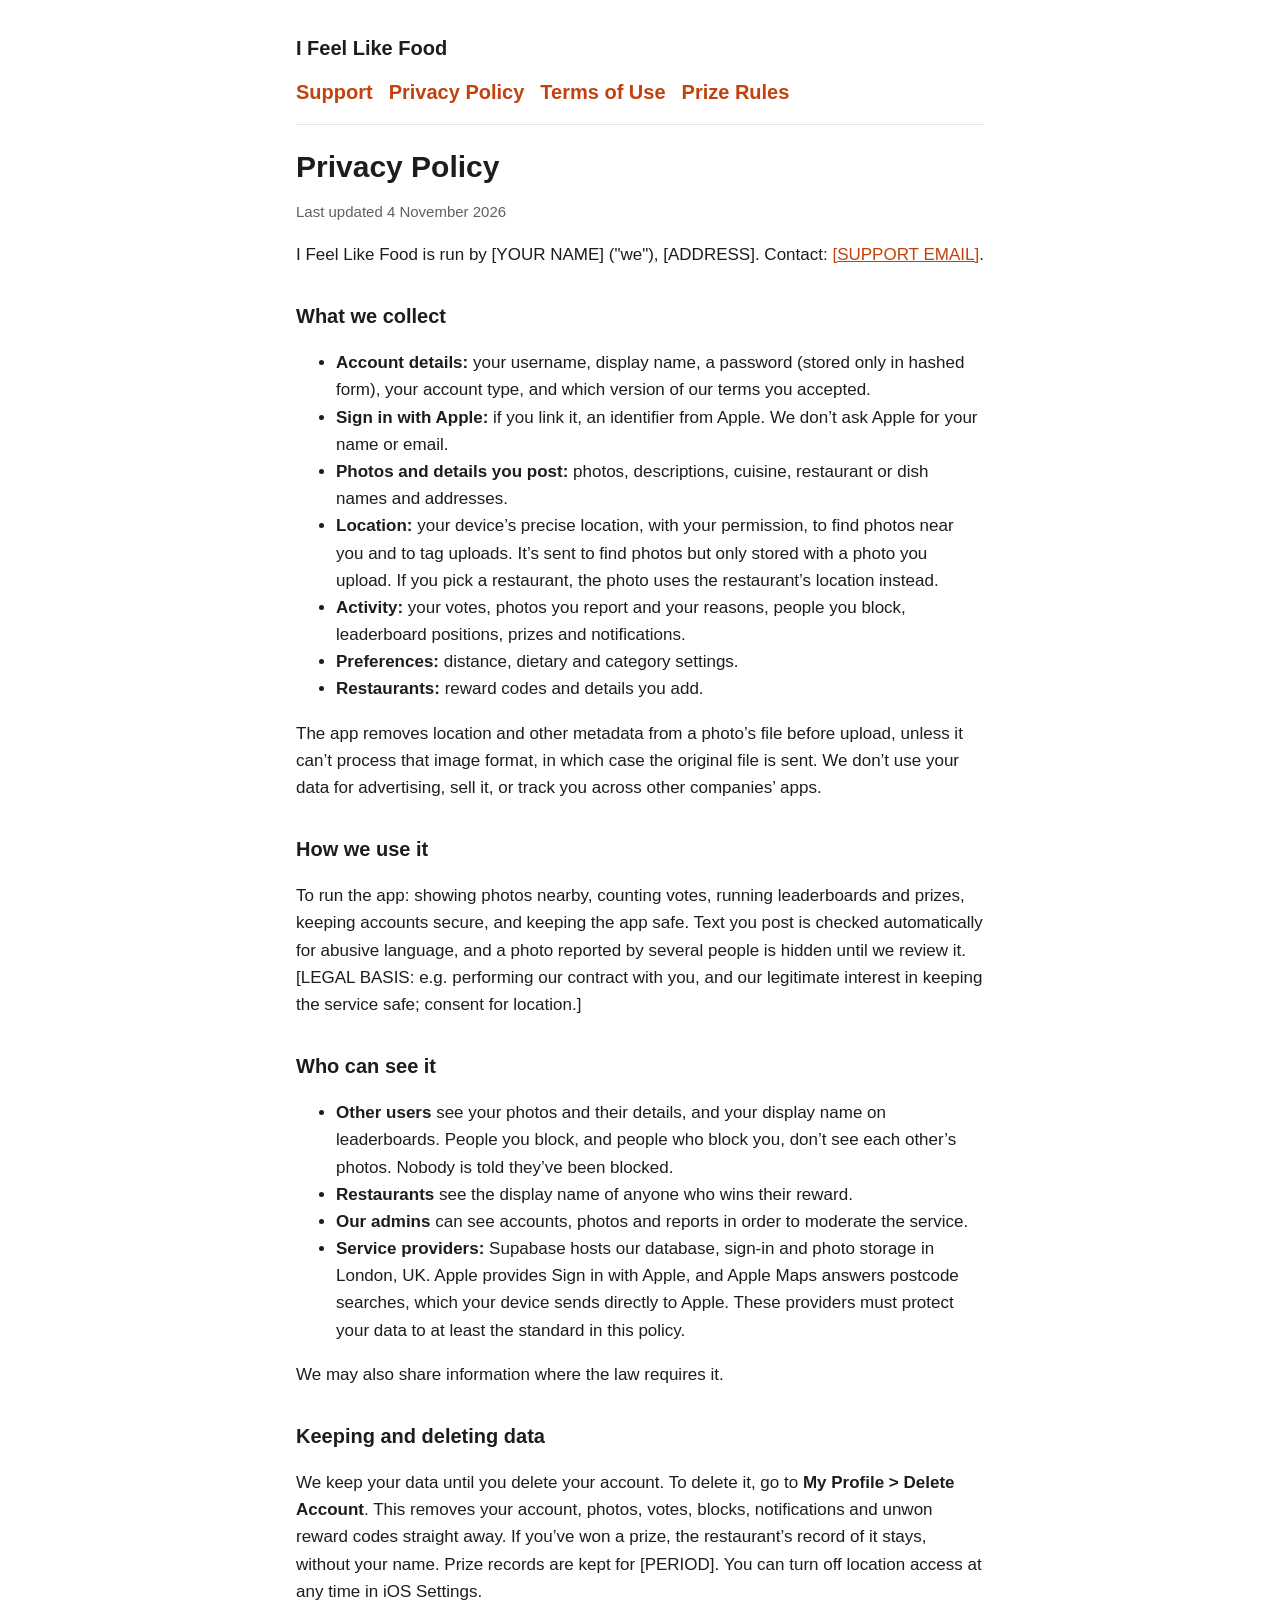
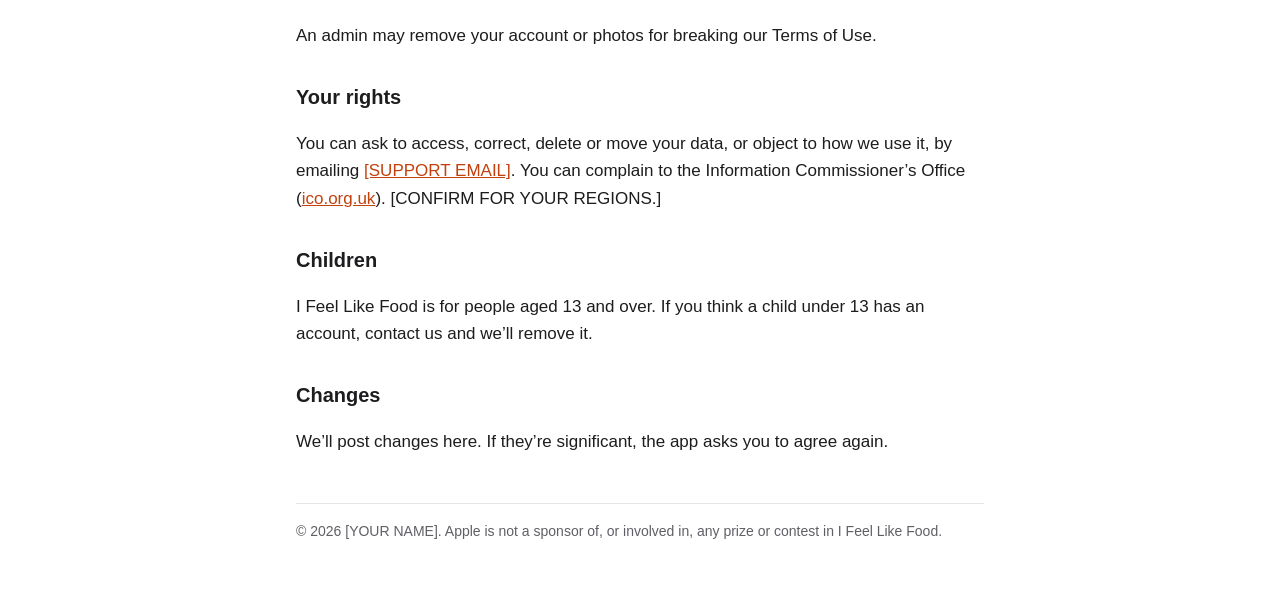
==== privacy.html @ 6833f50b "Public pages for I Feel Like Food: support, privacy, terms, prize rules Drafts with [PLACEHOLDER]s s" ====
<!doctype html>
<html lang="en-GB">
<head>
<meta charset="utf-8">
<meta name="viewport" content="width=device-width, initial-scale=1">
<title>Privacy Policy · I Feel Like Food</title>
<link rel="stylesheet" href="style.css">
</head>
<body>
<main>
<header>
<a href="./">I Feel Like Food</a>
<nav><a href="./">Support</a><a href="privacy.html">Privacy Policy</a><a href="terms.html">Terms of Use</a><a href="rules.html">Prize Rules</a></nav>
</header>
<h1>Privacy Policy</h1>
<p class="updated">Last updated 4 November 2026</p>
<p>I Feel Like Food is run by [YOUR NAME] ("we"), [ADDRESS]. Contact: <a href="mailto:[SUPPORT EMAIL]">[SUPPORT EMAIL]</a>.</p>
<h2>What we collect</h2>
<ul>
<li><strong>Account details:</strong> your username, display name, a password (stored only in hashed form), your account type, and which version of our terms you accepted.</li>
<li><strong>Sign in with Apple:</strong> if you link it, an identifier from Apple. We don&rsquo;t ask Apple for your name or email.</li>
<li><strong>Photos and details you post:</strong> photos, descriptions, cuisine, restaurant or dish names and addresses.</li>
<li><strong>Location:</strong> your device&rsquo;s precise location, with your permission, to find photos near you and to tag uploads. It&rsquo;s sent to find photos but only stored with a photo you upload. If you pick a restaurant, the photo uses the restaurant&rsquo;s location instead.</li>
<li><strong>Activity:</strong> your votes, photos you report and your reasons, people you block, leaderboard positions, prizes and notifications.</li>
<li><strong>Preferences:</strong> distance, dietary and category settings.</li>
<li><strong>Restaurants:</strong> reward codes and details you add.</li>
</ul>
<p>The app removes location and other metadata from a photo&rsquo;s file before upload, unless it can&rsquo;t process that image format, in which case the original file is sent. We don&rsquo;t use your data for advertising, sell it, or track you across other companies&rsquo; apps.</p>
<h2>How we use it</h2>
<p>To run the app: showing photos nearby, counting votes, running leaderboards and prizes, keeping accounts secure, and keeping the app safe. Text you post is checked automatically for abusive language, and a photo reported by several people is hidden until we review it. [LEGAL BASIS: e.g. performing our contract with you, and our legitimate interest in keeping the service safe; consent for location.]</p>
<h2>Who can see it</h2>
<ul>
<li><strong>Other users</strong> see your photos and their details, and your display name on leaderboards. People you block, and people who block you, don&rsquo;t see each other&rsquo;s photos. Nobody is told they&rsquo;ve been blocked.</li>
<li><strong>Restaurants</strong> see the display name of anyone who wins their reward.</li>
<li><strong>Our admins</strong> can see accounts, photos and reports in order to moderate the service.</li>
<li><strong>Service providers:</strong> Supabase hosts our database, sign-in and photo storage in London, UK. Apple provides Sign in with Apple, and Apple Maps answers postcode searches, which your device sends directly to Apple. These providers must protect your data to at least the standard in this policy.</li>
</ul>
<p>We may also share information where the law requires it.</p>
<h2>Keeping and deleting data</h2>
<p>We keep your data until you delete your account. To delete it, go to <strong>My Profile &gt; Delete Account</strong>. This removes your account, photos, votes, blocks, notifications and unwon reward codes straight away. If you&rsquo;ve won a prize, the restaurant&rsquo;s record of it stays, without your name. Prize records are kept for [PERIOD]. You can turn off location access at any time in iOS Settings.</p>
<p>An admin may remove your account or photos for breaking our Terms of Use.</p>
<h2>Your rights</h2>
<p>You can ask to access, correct, delete or move your data, or object to how we use it, by emailing <a href="mailto:[SUPPORT EMAIL]">[SUPPORT EMAIL]</a>. You can complain to the Information Commissioner&rsquo;s Office (<a href="https://ico.org.uk">ico.org.uk</a>). [CONFIRM FOR YOUR REGIONS.]</p>
<h2>Children</h2>
<p>I Feel Like Food is for people aged 13 and over. If you think a child under 13 has an account, contact us and we&rsquo;ll remove it.</p>
<h2>Changes</h2>
<p>We&rsquo;ll post changes here. If they&rsquo;re significant, the app asks you to agree again.</p>
<footer>© 2026 [YOUR NAME]. Apple is not a sponsor of, or involved in, any prize or contest in I Feel Like Food.</footer>
</main>
</body>
</html>
---- style.css ----
:root { --text: #1d1d1f; --muted: #5f5f66; --accent: #c2410c; --bg: #ffffff; --panel: #fff4ec; --line: #e7e5e4; }
@media (prefers-color-scheme: dark) {
  :root { --text: #f5f5f7; --muted: #a1a1aa; --accent: #fb923c; --bg: #111113; --panel: #26201c; --line: #2e2e33; }
}
* { box-sizing: border-box; }
body { margin: 0; background: var(--bg); color: var(--text); font: 17px/1.6 -apple-system, BlinkMacSystemFont, "Segoe UI", Roboto, sans-serif; }
main { max-width: 720px; margin: 0 auto; padding: 32px 16px 64px; }
header { border-bottom: 1px solid var(--line); margin-bottom: 24px; }
header a { color: var(--text); text-decoration: none; font-weight: 700; font-size: 20px; }
nav { display: flex; flex-wrap: wrap; gap: 16px; padding: 12px 0 16px; font-size: 15px; }
nav a, a { color: var(--accent); }
h1 { font-size: 30px; line-height: 1.2; margin: 8px 0; }
h2 { font-size: 20px; margin-top: 32px; }
.updated { color: var(--muted); font-size: 15px; }
.notice { background: var(--panel); border-radius: 12px; padding: 14px 16px; font-weight: 600; }
footer { margin-top: 48px; padding-top: 16px; border-top: 1px solid var(--line); color: var(--muted); font-size: 14px; }
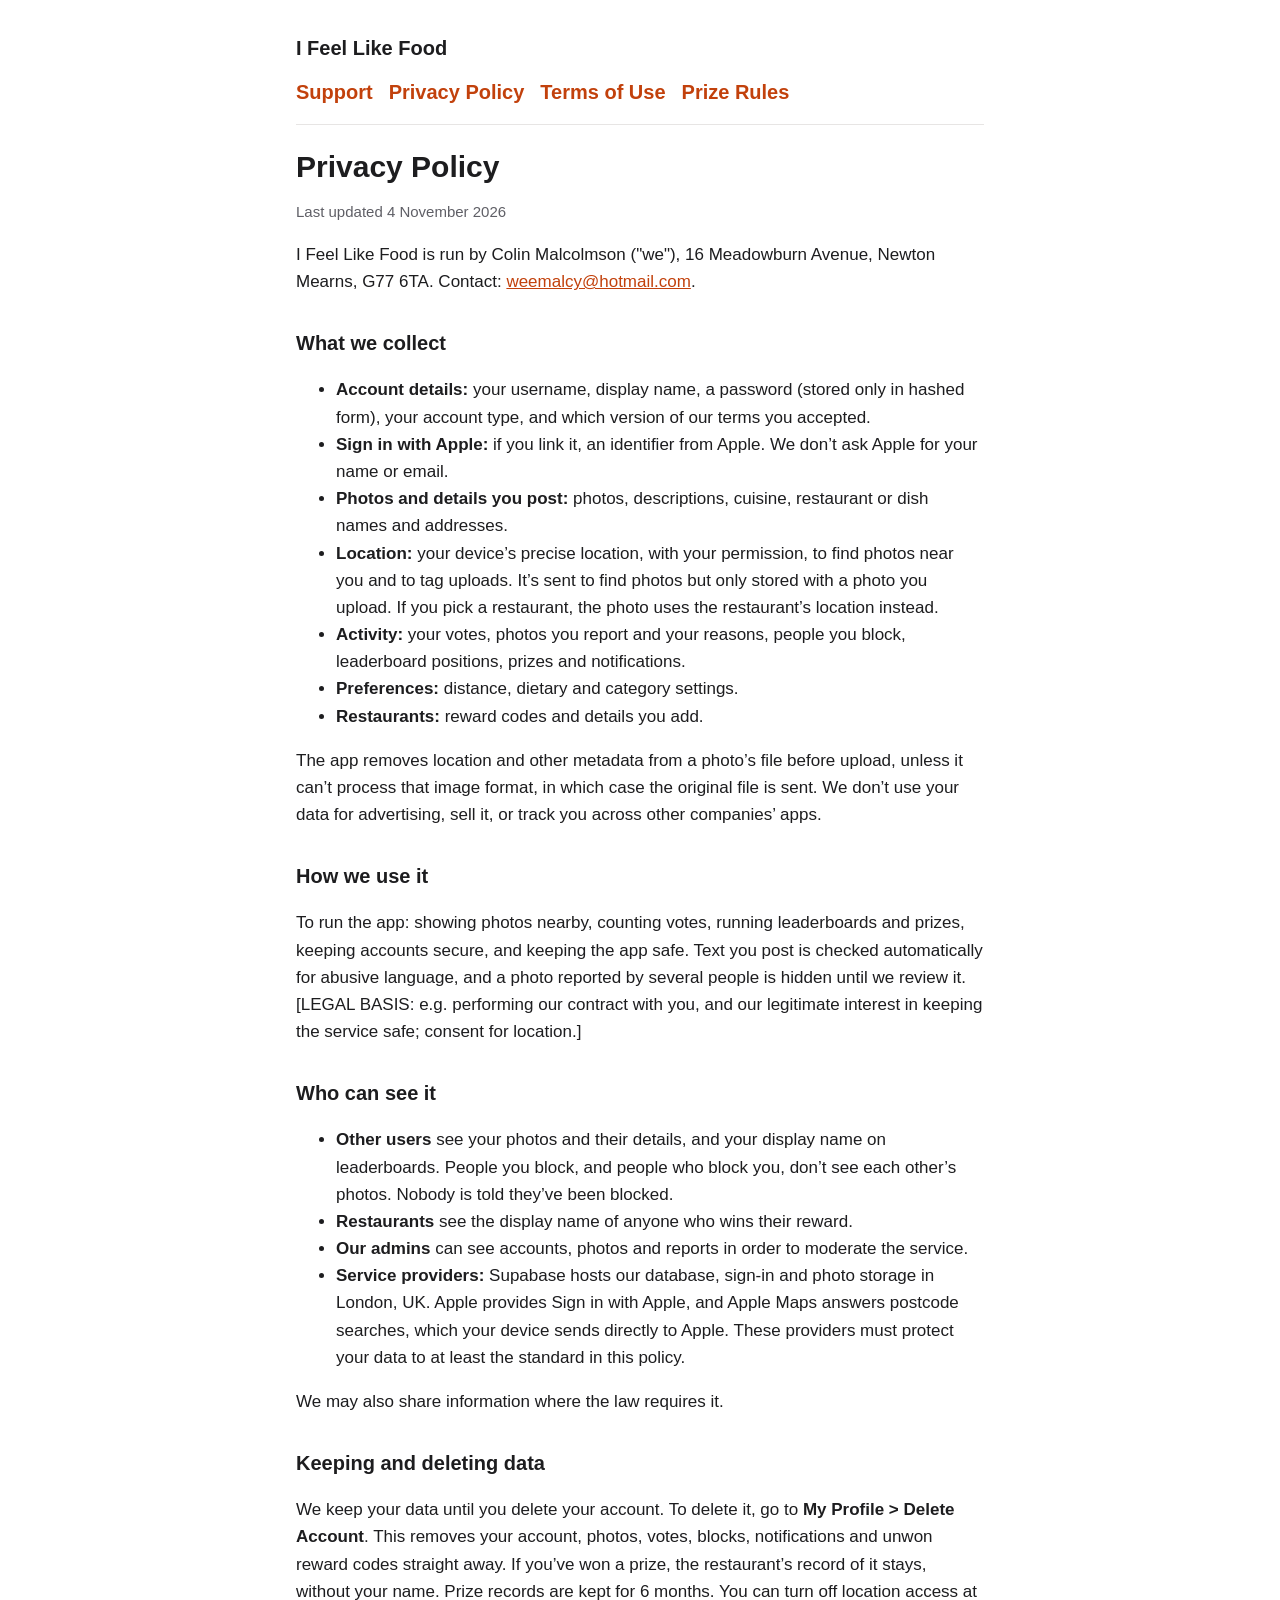
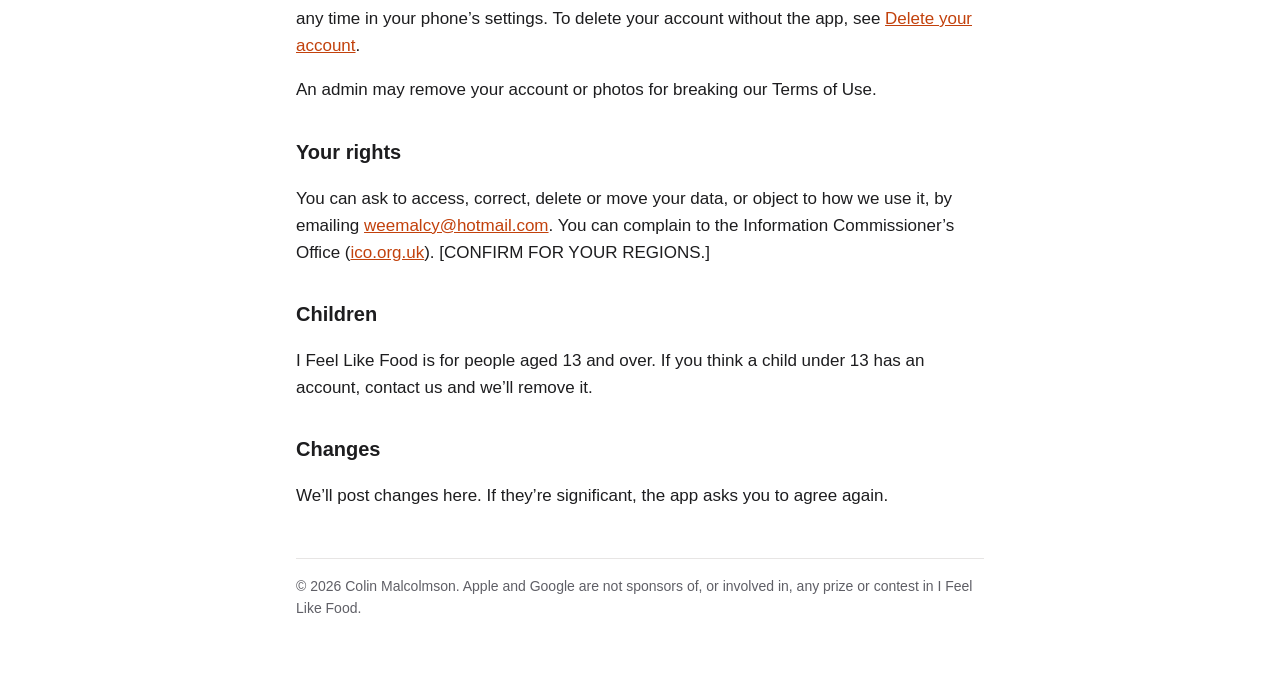
==== commit 99eafa84: "Add an account-deletion page and fill in contact details - delete-account.html: how to delete an acc" ====
--- a/privacy.html
+++ b/privacy.html
@@ -14,7 +14,7 @@
 </header>
 <h1>Privacy Policy</h1>
 <p class="updated">Last updated 4 November 2026</p>
-<p>I Feel Like Food is run by [YOUR NAME] ("we"), [ADDRESS]. Contact: <a href="mailto:[SUPPORT EMAIL]">[SUPPORT EMAIL]</a>.</p>
+<p>I Feel Like Food is run by Colin Malcolmson ("we"), 16 Meadowburn Avenue, Newton Mearns, G77 6TA. Contact: <a href="mailto:weemalcy@hotmail.com">weemalcy@hotmail.com</a>.</p>
 <h2>What we collect</h2>
 <ul>
 <li><strong>Account details:</strong> your username, display name, a password (stored only in hashed form), your account type, and which version of our terms you accepted.</li>
@@ -37,15 +37,15 @@
 </ul>
 <p>We may also share information where the law requires it.</p>
 <h2>Keeping and deleting data</h2>
-<p>We keep your data until you delete your account. To delete it, go to <strong>My Profile &gt; Delete Account</strong>. This removes your account, photos, votes, blocks, notifications and unwon reward codes straight away. If you&rsquo;ve won a prize, the restaurant&rsquo;s record of it stays, without your name. Prize records are kept for [PERIOD]. You can turn off location access at any time in iOS Settings.</p>
+<p>We keep your data until you delete your account. To delete it, go to <strong>My Profile &gt; Delete Account</strong>. This removes your account, photos, votes, blocks, notifications and unwon reward codes straight away. If you&rsquo;ve won a prize, the restaurant&rsquo;s record of it stays, without your name. Prize records are kept for 6 months. You can turn off location access at any time in your phone&rsquo;s settings. To delete your account without the app, see <a href="delete-account.html">Delete your account</a>.</p>
 <p>An admin may remove your account or photos for breaking our Terms of Use.</p>
 <h2>Your rights</h2>
-<p>You can ask to access, correct, delete or move your data, or object to how we use it, by emailing <a href="mailto:[SUPPORT EMAIL]">[SUPPORT EMAIL]</a>. You can complain to the Information Commissioner&rsquo;s Office (<a href="https://ico.org.uk">ico.org.uk</a>). [CONFIRM FOR YOUR REGIONS.]</p>
+<p>You can ask to access, correct, delete or move your data, or object to how we use it, by emailing <a href="mailto:weemalcy@hotmail.com">weemalcy@hotmail.com</a>. You can complain to the Information Commissioner&rsquo;s Office (<a href="https://ico.org.uk">ico.org.uk</a>). [CONFIRM FOR YOUR REGIONS.]</p>
 <h2>Children</h2>
 <p>I Feel Like Food is for people aged 13 and over. If you think a child under 13 has an account, contact us and we&rsquo;ll remove it.</p>
 <h2>Changes</h2>
 <p>We&rsquo;ll post changes here. If they&rsquo;re significant, the app asks you to agree again.</p>
-<footer>© 2026 [YOUR NAME]. Apple is not a sponsor of, or involved in, any prize or contest in I Feel Like Food.</footer>
+<footer>© 2026 Colin Malcolmson. Apple and Google are not sponsors of, or involved in, any prize or contest in I Feel Like Food.</footer>
 </main>
 </body>
 </html>
